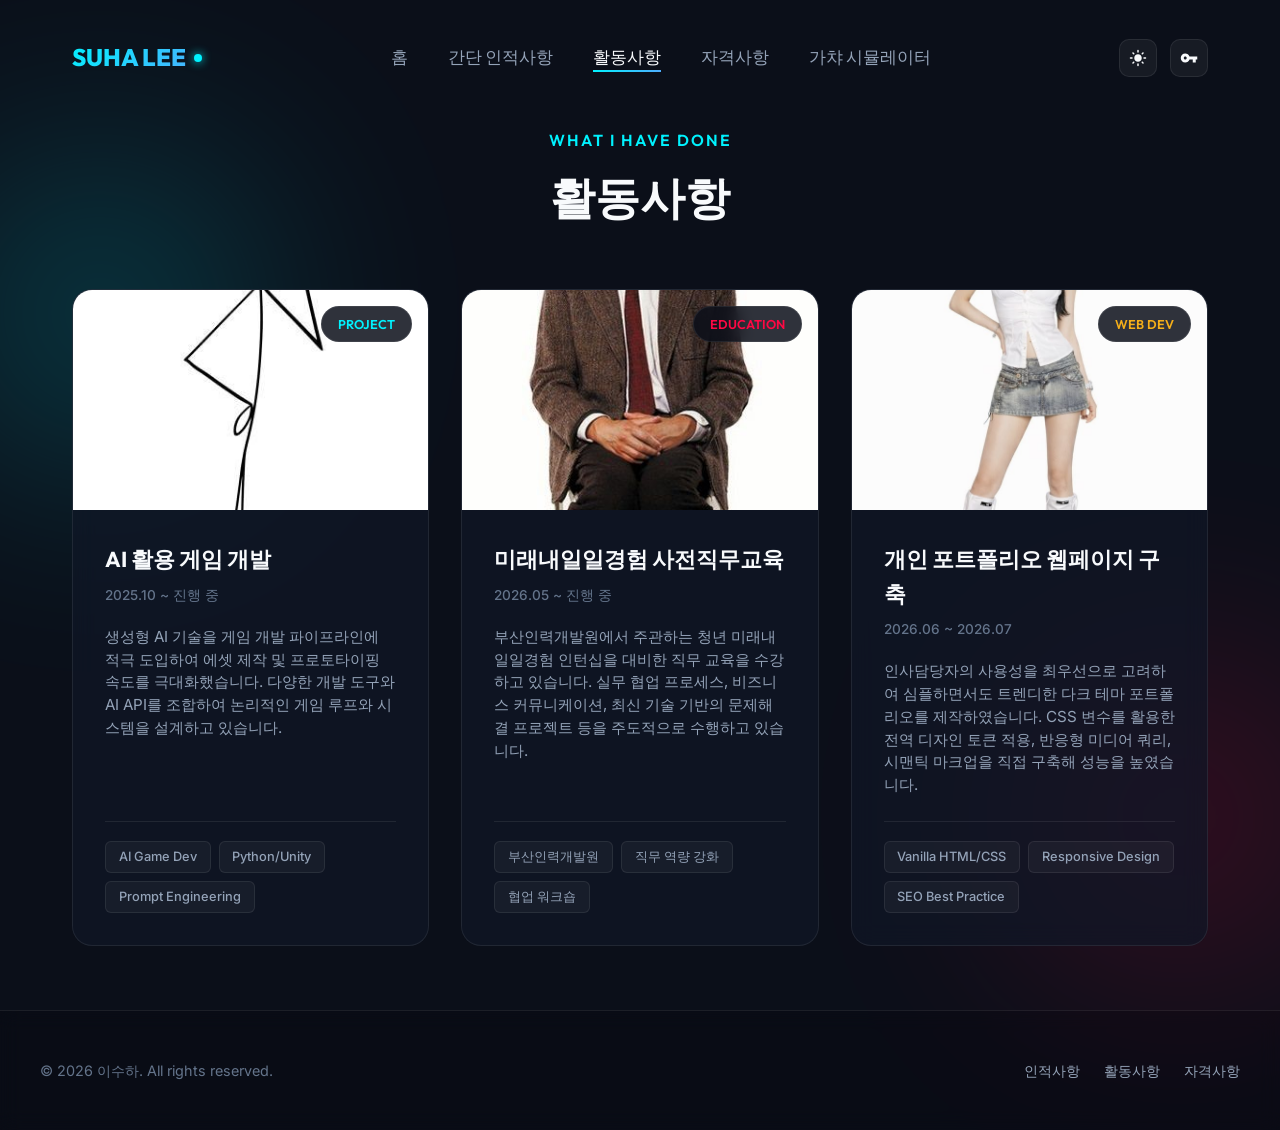
==== activities.html @ 53ee34fb "Add files via upload" ====
<!DOCTYPE html>
<html lang="ko">
<head>
    <meta charset="UTF-8">
    <meta name="viewport" content="width=device-width, initial-scale=1.0">
    <title>활동사항 | 이수하 포트폴리오</title>
    <meta name="description" content="이수하의 게임 개발 프로젝트, 부산인력개발원 교육 훈련 과정, 웹 구축 경험 등의 활동 사항을 소개합니다.">
    <link rel="stylesheet" href="style.css">
</head>
<body>
    <!-- Admin Mode Banner -->
    <div id="adminBanner" class="admin-banner">
        <span>🔒 관리자 모드가 활성화되어 있습니다.</span>
        <button id="adminBgPanelToggleBtn" class="admin-btn">배경 설정</button>
        <button id="adminLogoutBtn">로그아웃</button>
    </div>

    <!-- Floating Admin Background Panel -->
    <div id="adminBgPanel" class="admin-bg-panel">
        <h4>🎨 배경화면 설정</h4>
        
        <div class="panel-section">
            <h5>1. 이미지 업로드</h5>
            <button id="adminBgUploadBtn" class="admin-btn" style="width: 100%; margin-bottom: 0.5rem;">이미지 선택</button>
            <input type="file" id="adminBgInput" accept="image/*" style="display: none;">
        </div>
        
        <div class="panel-section">
            <h5>2. 단색 설정 (RGB)</h5>
            <div class="rgb-control">
                <label>R: <span id="rVal">11</span></label>
                <input type="range" id="rRange" min="0" max="255" value="11">
            </div>
            <div class="rgb-control">
                <label>G: <span id="gVal">15</span></label>
                <input type="range" id="gRange" min="0" max="255" value="15">
            </div>
            <div class="rgb-control">
                <label>B: <span id="bVal">25</span></label>
                <input type="range" id="bRange" min="0" max="255" value="25">
            </div>
            <div class="color-preview-row">
                <input type="color" id="colorPicker" value="#0b0f19">
                <span style="font-size:0.8rem; color:var(--text-secondary);">색상 선택기</span>
            </div>
        </div>
        
        <button id="adminBgResetBtn" class="admin-btn reset-btn" style="width: 100%; margin-top: 1rem; display: none;">설정 초기화</button>
    </div>

    <!-- Header/Nav -->
    <header>
        <div class="nav-container">
            <a href="index.html" class="logo">
                SUHA LEE <span class="logo-dot"></span>
            </a>
            <button class="menu-toggle" id="menuToggle" aria-label="메뉴 열기">
                <span></span>
                <span></span>
                <span></span>
            </button>
            <nav id="mainNav">
                <ul>
                    <li><a href="index.html">홈</a></li>
                    <li><a href="profile.html">간단 인적사항</a></li>
                    <li><a href="activities.html" class="active">활동사항</a></li>
                    <li><a href="certifications.html">자격사항</a></li>
                    <li><a href="gacha.html">가챠 시뮬레이터</a></li>
                </ul>
            </nav>
            <div class="nav-controls">
                <button id="themeToggleBtn" class="theme-toggle-btn" aria-label="테마 변경">
                    <svg class="sun-icon" viewBox="0 0 24 24">
                        <path d="M12 7c-2.76 0-5 2.24-5 5s2.24 5 5 5 5-2.24 5-5-2.24-5-5-5zM2 13h2c.55 0 1-.45 1-1s-.45-1-1-1H2c-.55 0-1 .45-1 1s.45 1 1 1zm18 0h2c.55 0 1-.45 1-1s-.45-1-1-1h-2c-.55 0-1 .45-1 1s.45 1 1 1zM11 2v2c0 .55.45 1 1 1s1-.45 1-1V2c0-.55-.45-1-1-1s-1 .45-1 1zm0 18v2c0 .55.45 1 1 1s1-.45 1-1v-2c0-.55-.45-1-1-1s-1 .45-1 1zM5.99 4.58c-.39-.39-1.03-.39-1.41 0s-.39 1.03 0 1.41l1.06 1.06c.39.39 1.03.39 1.41 0s.39-1.03 0-1.41L5.99 4.58zm12.37 12.37c-.39-.39-1.03-.39-1.41 0s-.39 1.03 0 1.41l1.06 1.06c.39.39 1.03.39 1.41 0s.39-1.03 0-1.41l-1.06-1.06zm1.06-12.37c-.39-.39-1.03-.39-1.41 0l-1.06 1.06c-.39.39-.39 1.03 0 1.41s1.03.39 1.41 0l1.06-1.06c.39-.39.39-1.03 0-1.41zm-12.37 12.37c-.39-.39-1.03-.39-1.41 0l-1.06 1.06c-.39.39-.39 1.03 0 1.41s1.03.39 1.41 0l1.06-1.06c.39-.39.39-1.03 0-1.41z"/>
                    </svg>
                    <svg class="moon-icon" viewBox="0 0 24 24">
                        <path d="M12.3 22c5.07 0 9.2-3.79 9.7-8.68.13-1.27-1.12-2.19-2.22-1.57C17.7 12.98 15.42 13 14 13c-5.52 0-10-4.48-10-10 0-1.42.02-3.7.75-5.78.62-1.1-.3-2.35-1.57-2.22C3.79 3.8 2 7.93 2 13c0 5.52 4.48 10 10 10z"/>
                    </svg>
                </button>
                <button id="adminLoginBtn" class="admin-login-btn" aria-label="관리자 로그인">
                    <svg viewBox="0 0 24 24">
                        <path d="M12.65 10C11.83 7.67 9.61 6 7 6c-3.31 0-6 2.69-6 6s2.69 6 6 6c2.61 0 4.83-1.67 5.65-4H17v4h4v-4h2v-4H12.65zM7 14c-1.1 0-2-.9-2-2s.9-2 2-2 2 .9 2 2-.9 2-2 2z"/>
                    </svg>
                </button>
            </div>
        </div>
    </header>

    <!-- Main Content -->
    <main class="container">
        <div class="section-title-area fade-in-up">
            <span class="section-subtitle">What I Have Done</span>
            <h2 class="section-title">활동사항</h2>
        </div>

        <div class="activities-grid">
            <!-- Activity 1: AI Game Dev -->
            <article class="activity-card fade-in-up delay-1">
                <div class="activity-image-wrapper">
                    <img src="img/img1.jpg" alt="AI를 활용한 게임 개발 프로젝트 이미지">
                    <span class="activity-badge">PROJECT</span>
                </div>
                <div class="activity-body">
                    <h3 class="activity-card-title">AI 활용 게임 개발</h3>
                    <span class="activity-period">2025.10 ~ 진행 중</span>
                    <p class="activity-desc">
                        생성형 AI 기술을 게임 개발 파이프라인에 적극 도입하여 에셋 제작 및 프로토타이핑 속도를 극대화했습니다. 다양한 개발 도구와 AI API를 조합하여 논리적인 게임 루프와 시스템을 설계하고 있습니다.
                    </p>
                    <div class="activity-tags">
                        <span class="activity-tag">AI Game Dev</span>
                        <span class="activity-tag">Python/Unity</span>
                        <span class="activity-tag">Prompt Engineering</span>
                    </div>
                </div>
            </article>

            <!-- Activity 2: Future Tomorrow Training -->
            <article class="activity-card alternate fade-in-up delay-2">
                <div class="activity-image-wrapper">
                    <img src="img/img3.jpg" alt="미래내일일경험 사전직무교육 훈련 이미지">
                    <span class="activity-badge">EDUCATION</span>
                </div>
                <div class="activity-body">
                    <h3 class="activity-card-title">미래내일일경험 사전직무교육</h3>
                    <span class="activity-period">2026.05 ~ 진행 중</span>
                    <p class="activity-desc">
                        부산인력개발원에서 주관하는 청년 미래내일일경험 인턴십을 대비한 직무 교육을 수강하고 있습니다. 실무 협업 프로세스, 비즈니스 커뮤니케이션, 최신 기술 기반의 문제해결 프로젝트 등을 주도적으로 수행하고 있습니다.
                    </p>
                    <div class="activity-tags">
                        <span class="activity-tag">부산인력개발원</span>
                        <span class="activity-tag">직무 역량 강화</span>
                        <span class="activity-tag">협업 워크숍</span>
                    </div>
                </div>
            </article>

            <!-- Activity 3: Personal Web Portfolio -->
            <article class="activity-card accent fade-in-up delay-3">
                <div class="activity-image-wrapper">
                    <img src="img/img2.jpg" alt="개인 포트폴리오 웹페이지 구축 이미지">
                    <span class="activity-badge">WEB DEV</span>
                </div>
                <div class="activity-body">
                    <h3 class="activity-card-title">개인 포트폴리오 웹페이지 구축</h3>
                    <span class="activity-period">2026.06 ~ 2026.07</span>
                    <p class="activity-desc">
                        인사담당자의 사용성을 최우선으로 고려하여 심플하면서도 트렌디한 다크 테마 포트폴리오를 제작하였습니다. CSS 변수를 활용한 전역 디자인 토큰 적용, 반응형 미디어 쿼리, 시맨틱 마크업을 직접 구축해 성능을 높였습니다.
                    </p>
                    <div class="activity-tags">
                        <span class="activity-tag">Vanilla HTML/CSS</span>
                        <span class="activity-tag">Responsive Design</span>
                        <span class="activity-tag">SEO Best Practice</span>
                    </div>
                </div>
            </article>
        </div>
    </main>

    <!-- Footer -->
    <footer>
        <div class="footer-content">
            <p class="footer-copy">© 2026 이수하. All rights reserved.</p>
            <div class="footer-links">
                <a href="profile.html">인적사항</a>
                <a href="activities.html">활동사항</a>
                <a href="certifications.html">자격사항</a>
            </div>
        </div>
    <!-- Admin Login Modal -->
    <div id="adminModal" class="modal-overlay">
        <div class="modal-content">
            <button class="modal-close" id="closeModal" aria-label="닫기">&times;</button>
            <div class="modal-header">
                <div class="modal-icon">
                    <svg viewBox="0 0 24 24">
                        <path d="M12.65 10C11.83 7.67 9.61 6 7 6c-3.31 0-6 2.69-6 6s2.69 6 6 6c2.61 0 4.83-1.67 5.65-4H17v4h4v-4h2v-4H12.65zM7 14c-1.1 0-2-.9-2-2s.9-2 2-2 2 .9 2 2-.9 2-2 2z"/>
                    </svg>
                </div>
                <h3>관리자 로그인</h3>
                <p>관리자 모드 활성화를 위해 비밀번호를 입력해주세요.</p>
            </div>
            <form id="adminLoginForm">
                <div class="form-group">
                    <label for="adminPassword">비밀번호</label>
                    <input type="password" id="adminPassword" placeholder="비밀번호를 입력하세요 (데모: admin123)" required>
                </div>
                <div id="loginError" class="login-error-msg">비밀번호가 올바르지 않습니다.</div>
                <button type="submit" class="btn btn-primary w-100">로그인</button>
            </form>
            <div id="loginSuccess" class="login-success-msg">
                <div class="success-icon">✓</div>
                <h4>로그인 성공!</h4>
                <p>관리자 세션이 활성화되었습니다.</p>
            </div>
        </div>
    </div>

    <script src="script.js"></script>
</body>
</html>
---- style.css ----
@import url('https://fonts.googleapis.com/css2?family=Inter:wght@300;400;500;600;700&family=Outfit:wght@300;400;500;600;700;800&display=swap');

:root {
    --bg-color: #0b0f19;
    --card-bg: rgba(17, 24, 39, 0.7);
    --card-border: rgba(255, 255, 255, 0.08);
    --primary-gradient: linear-gradient(135deg, #00f2fe 0%, #4facfe 100%);
    --secondary-gradient: linear-gradient(135deg, #ff0844 0%, #ffb199 100%);
    --accent-gradient: linear-gradient(135deg, #f12711 0%, #f5af19 100%);
    --text-primary: #f8fafc;
    --text-secondary: #94a3b8;
    --text-muted: #64748b;
    --cyan-glow: rgba(0, 242, 254, 0.15);
    --pink-glow: rgba(255, 8, 68, 0.15);
    --transition: all 0.3s cubic-bezier(0.4, 0, 0.2, 1);
    --font-heading: 'Outfit', 'Inter', sans-serif;
    --font-body: 'Inter', sans-serif;
}

* {
    margin: 0;
    padding: 0;
    box-sizing: border-box;
}

body {
    background-color: var(--bg-color);
    color: var(--text-primary);
    font-family: var(--font-body);
    line-height: 1.6;
    overflow-x: hidden;
    position: relative;
}

/* Background Glowing Orbs */
body::before, body::after {
    content: '';
    position: absolute;
    width: 400px;
    height: 400px;
    border-radius: 50%;
    filter: blur(120px);
    z-index: -1;
    pointer-events: none;
    opacity: 0.4;
}

body::before {
    background: radial-gradient(circle, #00f2fe 0%, transparent 70%);
    top: 10%;
    left: -100px;
}

body::after {
    background: radial-gradient(circle, #ff0844 0%, transparent 70%);
    bottom: 10%;
    right: -100px;
}

/* Navigation */
header {
    position: fixed;
    top: 0;
    left: 0;
    width: 100%;
    z-index: 100;
    background: transparent;
    border-bottom: 1px solid transparent;
    transition: var(--transition);
}

header.scrolled {
    background: rgba(0, 0, 0, 0.2);
    backdrop-filter: blur(12px);
    -webkit-backdrop-filter: blur(12px);
    border-bottom: 1px solid var(--card-border);
}

.nav-container {
    max-width: 1200px;
    margin: 0 auto;
    display: flex;
    justify-content: space-between;
    align-items: center;
    padding: 1.2rem 2rem;
}

.logo {
    font-family: var(--font-heading);
    font-weight: 800;
    font-size: 1.5rem;
    text-decoration: none;
    background: var(--primary-gradient);
    -webkit-background-clip: text;
    -webkit-text-fill-color: transparent;
    display: flex;
    align-items: center;
    gap: 0.5rem;
}

.logo-dot {
    width: 8px;
    height: 8px;
    background: #00f2fe;
    border-radius: 50%;
    box-shadow: 0 0 10px #00f2fe;
}

nav ul {
    display: flex;
    list-style: none;
    gap: 2.5rem;
}

nav a {
    text-decoration: none;
    color: var(--text-secondary);
    font-family: var(--font-heading);
    font-weight: 500;
    font-size: 1.05rem;
    transition: var(--transition);
    position: relative;
    padding: 0.3rem 0;
}

nav a:hover, nav a.active {
    color: var(--text-primary);
}

nav a::after {
    content: '';
    position: absolute;
    bottom: 0;
    left: 0;
    width: 0;
    height: 2px;
    background: var(--primary-gradient);
    transition: var(--transition);
}

nav a:hover::after, nav a.active::after {
    width: 100%;
}

/* Mobile Menu Button */
.menu-toggle {
    display: none;
    flex-direction: column;
    gap: 5px;
    background: none;
    border: none;
    cursor: pointer;
    z-index: 101;
}

.menu-toggle span {
    width: 25px;
    height: 3px;
    background-color: var(--text-primary);
    border-radius: 2px;
    transition: var(--transition);
}

/* Container */
.container {
    max-width: 1200px;
    margin: 0 auto;
    padding: 8rem 2rem 4rem 2rem;
    min-height: calc(100vh - 80px);
}

/* Hero Section */
.hero {
    display: flex;
    align-items: center;
    justify-content: space-between;
    gap: 4rem;
    margin-top: 2rem;
}

.hero-content {
    flex: 1.2;
}

.hero-subtitle {
    font-family: var(--font-heading);
    font-weight: 600;
    font-size: 1.2rem;
    color: #00f2fe;
    text-transform: uppercase;
    letter-spacing: 2px;
    margin-bottom: 1rem;
    display: inline-block;
}

.hero-title {
    font-family: var(--font-heading);
    font-size: 3.5rem;
    font-weight: 800;
    line-height: 1.2;
    margin-bottom: 1.5rem;
}

.hero-title span {
    background: var(--primary-gradient);
    -webkit-background-clip: text;
    -webkit-text-fill-color: transparent;
}

.hero-desc {
    color: var(--text-secondary);
    font-size: 1.15rem;
    margin-bottom: 2.5rem;
    max-width: 600px;
}

.hero-buttons {
    display: flex;
    gap: 1.5rem;
}

.btn {
    display: inline-block;
    padding: 0.8rem 2rem;
    border-radius: 8px;
    font-family: var(--font-heading);
    font-weight: 600;
    text-decoration: none;
    transition: var(--transition);
    cursor: pointer;
}

.btn-primary {
    background: var(--primary-gradient);
    color: #0b0f19;
    box-shadow: 0 4px 20px rgba(0, 242, 254, 0.3);
}

.btn-primary:hover {
    transform: translateY(-2px);
    box-shadow: 0 6px 25px rgba(0, 242, 254, 0.5);
}

.btn-secondary {
    background: transparent;
    color: var(--text-primary);
    border: 1px solid var(--card-border);
}

.btn-secondary:hover {
    background: rgba(255, 255, 255, 0.05);
    border-color: var(--text-secondary);
    transform: translateY(-2px);
}

.hero-image-wrapper {
    flex: 0.8;
    display: flex;
    justify-content: center;
    position: relative;
}

.hero-glow-card {
    position: relative;
    width: 320px;
    height: 320px;
    border-radius: 24px;
    padding: 1.5rem;
    background: var(--card-bg);
    border: 1px solid var(--card-border);
    backdrop-filter: blur(12px);
    box-shadow: 0 20px 40px rgba(0, 0, 0, 0.3);
    display: flex;
    flex-direction: column;
    justify-content: center;
    align-items: center;
    text-align: center;
    transition: var(--transition);
}

.hero-glow-card:hover {
    transform: translateY(-8px) rotate(1deg);
    border-color: rgba(0, 242, 254, 0.3);
    box-shadow: 0 25px 50px rgba(0, 242, 254, 0.15);
}

.hero-icon-container {
    width: 80px;
    height: 80px;
    border-radius: 20px;
    background: rgba(0, 242, 254, 0.1);
    border: 1px solid rgba(0, 242, 254, 0.2);
    display: flex;
    align-items: center;
    justify-content: center;
    margin-bottom: 1.5rem;
}

.hero-icon-container svg {
    width: 40px;
    height: 40px;
    fill: #00f2fe;
}

/* Home Page Info Grid */
.home-info-grid {
    display: grid;
    grid-template-columns: repeat(3, 1fr);
    gap: 2rem;
    margin-top: 6rem;
}

.info-card {
    background: var(--card-bg);
    border: 1px solid var(--card-border);
    padding: 2.5rem 2rem;
    border-radius: 16px;
    backdrop-filter: blur(12px);
    transition: var(--transition);
    text-decoration: none;
    color: inherit;
    position: relative;
    overflow: hidden;
}

.info-card::before {
    content: '';
    position: absolute;
    top: 0;
    left: 0;
    width: 4px;
    height: 100%;
    background: var(--primary-gradient);
    opacity: 0;
    transition: var(--transition);
}

.info-card:hover {
    transform: translateY(-5px);
    border-color: rgba(255, 255, 255, 0.15);
    box-shadow: 0 15px 30px rgba(0, 0, 0, 0.2);
}

.info-card:hover::before {
    opacity: 1;
}

.info-card.alternate::before {
    background: var(--secondary-gradient);
}

.info-card.alternate-accent::before {
    background: var(--accent-gradient);
}

.info-card-icon {
    width: 50px;
    height: 50px;
    border-radius: 12px;
    background: rgba(255, 255, 255, 0.05);
    display: flex;
    align-items: center;
    justify-content: center;
    margin-bottom: 1.5rem;
    transition: var(--transition);
}

.info-card:hover .info-card-icon {
    background: var(--primary-gradient);
}

.info-card.alternate:hover .info-card-icon {
    background: var(--secondary-gradient);
}

.info-card.alternate-accent:hover .info-card-icon {
    background: var(--accent-gradient);
}

.info-card:hover .info-card-icon svg {
    fill: #0b0f19;
}

.info-card-icon svg {
    width: 24px;
    height: 24px;
    fill: #f8fafc;
    transition: var(--transition);
}

.info-card-title {
    font-family: var(--font-heading);
    font-size: 1.4rem;
    font-weight: 700;
    margin-bottom: 0.8rem;
}

.info-card-desc {
    color: var(--text-secondary);
    font-size: 0.95rem;
}

.info-card-arrow {
    display: flex;
    align-items: center;
    gap: 0.5rem;
    margin-top: 1.5rem;
    font-family: var(--font-heading);
    font-weight: 600;
    font-size: 0.9rem;
    color: #00f2fe;
    opacity: 0.8;
    transition: var(--transition);
}

.info-card.alternate .info-card-arrow {
    color: #ff0844;
}

.info-card.alternate-accent .info-card-arrow {
    color: #f5af19;
}

.info-card:hover .info-card-arrow {
    gap: 0.8rem;
    opacity: 1;
}

/* Page Section Layout */
.section-title-area {
    margin-bottom: 3.5rem;
    text-align: center;
}

.section-subtitle {
    color: #00f2fe;
    font-family: var(--font-heading);
    font-weight: 600;
    font-size: 1rem;
    letter-spacing: 2px;
    text-transform: uppercase;
    margin-bottom: 0.5rem;
    display: inline-block;
}

.section-title {
    font-family: var(--font-heading);
    font-size: 2.8rem;
    font-weight: 800;
}

/* Profile Page Layout */
.profile-grid {
    display: grid;
    grid-template-columns: 1fr 1.6fr;
    gap: 3rem;
    align-items: start;
}

.profile-card-left {
    background: var(--card-bg);
    border: 1px solid var(--card-border);
    border-radius: 20px;
    padding: 3rem 2rem;
    text-align: center;
    backdrop-filter: blur(12px);
    box-shadow: 0 15px 35px rgba(0, 0, 0, 0.2);
}

.profile-image-container {
    width: 180px;
    height: 180px;
    border-radius: 50%;
    margin: 0 auto 2rem auto;
    position: relative;
    padding: 5px;
    background: var(--primary-gradient);
    box-shadow: 0 10px 25px rgba(0, 242, 254, 0.3);
}

.profile-image-container img {
    width: 100%;
    height: 100%;
    border-radius: 50%;
    object-fit: cover;
    background-color: #0b0f19;
    border: 3px solid #0b0f19;
}

.profile-name {
    font-family: var(--font-heading);
    font-size: 1.8rem;
    font-weight: 800;
    margin-bottom: 0.3rem;
}

.profile-role {
    font-family: var(--font-heading);
    color: #00f2fe;
    font-weight: 600;
    font-size: 1rem;
    letter-spacing: 1px;
    margin-bottom: 1.5rem;
}

.profile-meta-list {
    list-style: none;
    text-align: left;
    margin-top: 2rem;
    border-top: 1px solid var(--card-border);
    padding-top: 1.5rem;
}

.profile-meta-item {
    display: flex;
    align-items: center;
    gap: 1rem;
    margin-bottom: 1.2rem;
    color: var(--text-secondary);
}

.profile-meta-item svg {
    width: 18px;
    height: 18px;
    fill: #00f2fe;
}

.profile-meta-item strong {
    color: var(--text-primary);
    font-weight: 600;
}

.profile-details-right {
    display: flex;
    flex-direction: column;
    gap: 2.5rem;
}

.profile-section-card {
    background: var(--card-bg);
    border: 1px solid var(--card-border);
    border-radius: 20px;
    padding: 2.5rem;
    backdrop-filter: blur(12px);
}

.profile-card-title {
    font-family: var(--font-heading);
    font-size: 1.5rem;
    font-weight: 700;
    margin-bottom: 1.5rem;
    display: flex;
    align-items: center;
    gap: 0.8rem;
    border-bottom: 1px solid var(--card-border);
    padding-bottom: 0.8rem;
}

.profile-card-title svg {
    width: 24px;
    height: 24px;
    fill: #00f2fe;
}

.profile-intro-text {
    font-size: 1.1rem;
    color: var(--text-secondary);
    margin-bottom: 1rem;
}

.highlight-box {
    background: rgba(0, 242, 254, 0.05);
    border-left: 4px solid #00f2fe;
    padding: 1.2rem;
    border-radius: 0 12px 12px 0;
    margin-top: 1.5rem;
}

.highlight-box-title {
    font-family: var(--font-heading);
    font-weight: 700;
    color: #f8fafc;
    margin-bottom: 0.3rem;
}

.highlight-box-desc {
    font-size: 0.95rem;
    color: var(--text-secondary);
}

/* Strengths / Weaknesses Styles */
.sw-grid {
    display: grid;
    grid-template-columns: 1fr 1fr;
    gap: 1.5rem;
}

.sw-card {
    padding: 1.5rem;
    border-radius: 12px;
    background: rgba(255, 255, 255, 0.02);
    border: 1px solid rgba(255, 255, 255, 0.05);
}

.sw-card.strength {
    border-left: 4px solid #00f2fe;
}

.sw-card.weakness {
    border-left: 4px solid #ff0844;
}

.sw-card h4 {
    font-family: var(--font-heading);
    font-size: 1.1rem;
    font-weight: 700;
    margin-bottom: 0.8rem;
    display: flex;
    align-items: center;
    gap: 0.5rem;
}

.sw-card.strength h4 {
    color: #00f2fe;
}

.sw-card.weakness h4 {
    color: #ff0844;
}

.sw-card p {
    font-size: 0.95rem;
    color: var(--text-secondary);
}

/* Hobbies/Interests list */
.interests-tags {
    display: flex;
    flex-wrap: wrap;
    gap: 1rem;
}

.interest-tag {
    background: rgba(255, 255, 255, 0.05);
    border: 1px solid var(--card-border);
    padding: 0.6rem 1.2rem;
    border-radius: 30px;
    font-family: var(--font-heading);
    font-weight: 500;
    font-size: 0.95rem;
    display: flex;
    align-items: center;
    gap: 0.6rem;
    transition: var(--transition);
}

.interest-tag:hover {
    background: var(--primary-gradient);
    color: #0b0f19;
    border-color: transparent;
    transform: translateY(-2px);
}

.interest-tag svg {
    width: 18px;
    height: 18px;
    fill: currentColor;
}

/* Activities Page Layout */
.activities-grid {
    display: grid;
    grid-template-columns: repeat(3, 1fr);
    gap: 2rem;
}

.activity-card {
    background: var(--card-bg);
    border: 1px solid var(--card-border);
    border-radius: 20px;
    overflow: hidden;
    backdrop-filter: blur(12px);
    transition: var(--transition);
    display: flex;
    flex-direction: column;
}

.activity-card:hover {
    transform: translateY(-8px);
    border-color: rgba(0, 242, 254, 0.2);
    box-shadow: 0 20px 40px rgba(0, 0, 0, 0.3);
}

.activity-image-wrapper {
    height: 220px;
    overflow: hidden;
    position: relative;
    background: #0f172a;
}

.activity-image-wrapper img {
    width: 100%;
    height: 100%;
    object-fit: cover;
    transition: var(--transition);
}

.activity-card:hover .activity-image-wrapper img {
    transform: scale(1.05);
}

.activity-badge {
    position: absolute;
    top: 1rem;
    right: 1rem;
    background: rgba(11, 15, 25, 0.85);
    backdrop-filter: blur(8px);
    border: 1px solid var(--card-border);
    color: #00f2fe;
    padding: 0.4rem 1rem;
    border-radius: 30px;
    font-family: var(--font-heading);
    font-size: 0.8rem;
    font-weight: 600;
}

.activity-card.alternate .activity-badge {
    color: #ff0844;
}

.activity-card.accent .activity-badge {
    color: #f5af19;
}

.activity-body {
    padding: 2rem;
    flex-grow: 1;
    display: flex;
    flex-direction: column;
}

.activity-card-title {
    font-family: var(--font-heading);
    font-size: 1.35rem;
    font-weight: 700;
    margin-bottom: 0.5rem;
}

.activity-period {
    color: var(--text-muted);
    font-size: 0.85rem;
    font-weight: 500;
    margin-bottom: 1.2rem;
}

.activity-desc {
    color: var(--text-secondary);
    font-size: 0.95rem;
    margin-bottom: 1.5rem;
    line-height: 1.5;
    flex-grow: 1;
}

.activity-tags {
    display: flex;
    flex-wrap: wrap;
    gap: 0.5rem;
    border-top: 1px solid var(--card-border);
    padding-top: 1.2rem;
}

.activity-tag {
    background: rgba(255, 255, 255, 0.04);
    border: 1px solid var(--card-border);
    color: var(--text-secondary);
    padding: 0.3rem 0.8rem;
    border-radius: 6px;
    font-size: 0.8rem;
    font-weight: 500;
}

/* Certifications Page Layout */
.cert-grid {
    display: grid;
    grid-template-columns: 1fr 1fr;
    gap: 2.5rem;
}

.cert-section {
    background: var(--card-bg);
    border: 1px solid var(--card-border);
    border-radius: 20px;
    padding: 2.5rem;
    backdrop-filter: blur(12px);
}

.cert-section-title {
    font-family: var(--font-heading);
    font-size: 1.5rem;
    font-weight: 700;
    margin-bottom: 2rem;
    display: flex;
    align-items: center;
    gap: 0.8rem;
    border-bottom: 1px solid var(--card-border);
    padding-bottom: 0.8rem;
}

.cert-section-title svg {
    width: 24px;
    height: 24px;
    fill: #00f2fe;
}

.cert-list {
    display: flex;
    flex-direction: column;
    gap: 1.5rem;
}

.cert-item {
    background: rgba(255, 255, 255, 0.02);
    border: 1px solid var(--card-border);
    border-radius: 12px;
    padding: 1.5rem;
    display: flex;
    align-items: center;
    justify-content: space-between;
    transition: var(--transition);
}

.cert-item:hover {
    border-color: rgba(0, 242, 254, 0.2);
    transform: translateX(5px);
    background: rgba(255, 255, 255, 0.04);
}

.cert-item-details {
    display: flex;
    flex-direction: column;
}

.cert-item-title {
    font-family: var(--font-heading);
    font-weight: 700;
    font-size: 1.1rem;
    color: var(--text-primary);
    margin-bottom: 0.2rem;
}

.cert-item-issuer {
    font-size: 0.9rem;
    color: var(--text-secondary);
}

.cert-status-badge {
    background: rgba(0, 242, 254, 0.1);
    color: #00f2fe;
    border: 1px solid rgba(0, 242, 254, 0.2);
    padding: 0.3rem 0.8rem;
    border-radius: 6px;
    font-size: 0.8rem;
    font-weight: 600;
}

.cert-status-badge.complete {
    background: rgba(16, 185, 129, 0.1);
    color: #10b981;
    border: 1px solid rgba(16, 185, 129, 0.2);
}

.education-timeline {
    position: relative;
    border-left: 2px solid var(--card-border);
    padding-left: 2rem;
    margin-left: 0.5rem;
}

.edu-item {
    position: relative;
    margin-bottom: 2.5rem;
}

.edu-item:last-child {
    margin-bottom: 0;
}

.edu-marker {
    position: absolute;
    left: calc(-2rem - 6px);
    top: 6px;
    width: 10px;
    height: 10px;
    border-radius: 50%;
    background: #00f2fe;
    box-shadow: 0 0 8px #00f2fe;
}

.edu-item:nth-child(even) .edu-marker {
    background: #ff0844;
    box-shadow: 0 0 8px #ff0844;
}

.edu-period {
    font-family: var(--font-heading);
    font-size: 0.85rem;
    font-weight: 600;
    color: #00f2fe;
    margin-bottom: 0.4rem;
}

.edu-item:nth-child(even) .edu-period {
    color: #ff0844;
}

.edu-title {
    font-family: var(--font-heading);
    font-size: 1.15rem;
    font-weight: 700;
    margin-bottom: 0.3rem;
}

.edu-desc {
    color: var(--text-secondary);
    font-size: 0.95rem;
}

/* Footer */
footer {
    border-top: 1px solid var(--card-border);
    background: rgba(0, 0, 0, 0.15);
    backdrop-filter: blur(10px);
    -webkit-backdrop-filter: blur(10px);
    padding: 3rem 2rem;
    text-align: center;
}

.footer-content {
    max-width: 1200px;
    margin: 0 auto;
    display: flex;
    justify-content: space-between;
    align-items: center;
}

.footer-copy {
    color: var(--text-muted);
    font-size: 0.9rem;
}

.footer-links {
    display: flex;
    gap: 1.5rem;
}

.footer-links a {
    color: var(--text-secondary);
    text-decoration: none;
    font-size: 0.9rem;
    transition: var(--transition);
}

.footer-links a:hover {
    color: var(--text-primary);
}

/* Responsive Styles */
@media (max-width: 992px) {
    .hero {
        flex-direction: column;
        text-align: center;
        gap: 3rem;
    }
    .hero-content {
        order: 2;
    }
    .hero-image-wrapper {
        order: 1;
    }
    .hero-desc {
        margin: 0 auto 2.5rem auto;
    }
    .hero-buttons {
        justify-content: center;
    }
    .profile-grid {
        grid-template-columns: 1fr;
    }
    .activities-grid {
        grid-template-columns: 1fr 1fr;
    }
    .cert-grid {
        grid-template-columns: 1fr;
    }
    .home-info-grid {
        grid-template-columns: 1fr;
        gap: 1.5rem;
        margin-top: 4rem;
    }
}

@media (max-width: 768px) {
    .nav-container {
        padding: 1rem 1.5rem;
    }
    .menu-toggle {
        display: flex;
    }
    nav {
        position: fixed;
        top: 60px;
        left: 0;
        width: 100%;
        height: 0;
        background: rgba(0, 0, 0, 0.55);
        backdrop-filter: blur(16px);
        -webkit-backdrop-filter: blur(16px);
        overflow: hidden;
        transition: height 0.3s cubic-bezier(0.4, 0, 0.2, 1);
        border-bottom: 0px solid var(--card-border);
    }
    nav.open {
        height: 240px;
        border-bottom: 1px solid var(--card-border);
    }
    nav ul {
        flex-direction: column;
        align-items: center;
        padding: 2rem 0;
        gap: 1.5rem;
    }
    .hero-title {
        font-size: 2.8rem;
    }
    .activities-grid {
        grid-template-columns: 1fr;
    }
    .sw-grid {
        grid-template-columns: 1fr;
    }
    .footer-content {
        flex-direction: column;
        gap: 1.5rem;
    }
}

/* Animations */
@keyframes fadeInUp {
    from {
        opacity: 0;
        transform: translateY(20px);
    }
    to {
        opacity: 1;
        transform: translateY(0);
    }
}

.fade-in-up {
    animation: fadeInUp 0.6s cubic-bezier(0.4, 0, 0.2, 1) forwards;
}

.delay-1 {
    animation-delay: 0.1s;
}
.delay-2 {
    animation-delay: 0.2s;
}
.delay-3 {
    animation-delay: 0.3s;
}

/* ==========================================
   Light Mode Theme & Styling Updates
   ========================================== */
body.light-mode {
    --bg-color: #f8fafc;
    --card-bg: rgba(255, 255, 255, 0.8);
    --card-border: rgba(15, 23, 42, 0.08);
    --text-primary: #0f172a;
    --text-secondary: #475569;
    --text-muted: #64748b;
    --cyan-glow: rgba(0, 242, 254, 0.08);
    --pink-glow: rgba(255, 8, 68, 0.08);
}

body.light-mode::before {
    background: radial-gradient(circle, rgba(0, 242, 254, 0.15) 0%, transparent 70%);
}

body.light-mode::after {
    background: radial-gradient(circle, rgba(255, 8, 68, 0.15) 0%, transparent 70%);
}

body.light-mode header.scrolled {
    background: rgba(255, 255, 255, 0.35);
}

body.light-mode nav {
    background: rgba(255, 255, 255, 0.65);
}

body.light-mode footer {
    background: rgba(255, 255, 255, 0.25);
}

body.light-mode .btn-secondary {
    color: var(--text-primary);
    border-color: var(--card-border);
}

body.light-mode .btn-secondary:hover {
    background: rgba(15, 23, 42, 0.05);
}

body.light-mode .sw-card {
    background: rgba(15, 23, 42, 0.02);
    border-color: rgba(15, 23, 42, 0.05);
}

body.light-mode .cert-item {
    background: rgba(15, 23, 42, 0.02);
}

body.light-mode .cert-item:hover {
    background: rgba(15, 23, 42, 0.04);
}

body.light-mode .edu-item:nth-child(even) .edu-marker {
    background: #ff0844;
}

body.light-mode .interest-tag {
    background: rgba(15, 23, 42, 0.03);
}

body.light-mode .interest-tag:hover {
    color: #ffffff;
}

/* ==========================================
   Navigation Controls (Theme & Admin Buttons)
   ========================================== */
.nav-controls {
    display: flex;
    align-items: center;
    gap: 0.8rem;
}

.theme-toggle-btn, .admin-login-btn {
    background: rgba(255, 255, 255, 0.05);
    border: 1px solid var(--card-border);
    width: 38px;
    height: 38px;
    border-radius: 10px;
    display: flex;
    align-items: center;
    justify-content: center;
    cursor: pointer;
    transition: var(--transition);
    color: var(--text-primary);
}

.theme-toggle-btn:hover, .admin-login-btn:hover {
    background: rgba(255, 255, 255, 0.12);
    border-color: rgba(0, 242, 254, 0.4);
    transform: translateY(-2px);
    box-shadow: 0 4px 12px rgba(0, 242, 254, 0.15);
}

body.light-mode .theme-toggle-btn, body.light-mode .admin-login-btn {
    background: rgba(15, 23, 42, 0.05);
    color: var(--text-primary);
}

body.light-mode .theme-toggle-btn:hover, body.light-mode .admin-login-btn:hover {
    background: rgba(15, 23, 42, 0.1);
    border-color: rgba(0, 242, 254, 0.4);
    box-shadow: 0 4px 12px rgba(0, 242, 254, 0.1);
}

.theme-toggle-btn svg, .admin-login-btn svg {
    width: 18px;
    height: 18px;
    fill: currentColor;
    transition: var(--transition);
}

body:not(.light-mode) .theme-toggle-btn .moon-icon {
    display: none;
}
body:not(.light-mode) .theme-toggle-btn .sun-icon {
    display: block;
}

body.light-mode .theme-toggle-btn .sun-icon {
    display: none;
}
body.light-mode .theme-toggle-btn .moon-icon {
    display: block;
}

/* ==========================================
   Admin Mode Banner & Login Modal
   ========================================== */
.admin-banner {
    display: none;
    background: var(--accent-gradient);
    color: #0b0f19;
    text-align: center;
    padding: 0.5rem 1rem;
    font-family: var(--font-heading);
    font-weight: 700;
    font-size: 0.9rem;
    position: fixed;
    top: 0;
    left: 0;
    width: 100%;
    z-index: 101;
    justify-content: center;
    align-items: center;
    gap: 1rem;
    box-shadow: 0 4px 15px rgba(245, 175, 25, 0.3);
}

.admin-banner.active {
    display: flex;
}

.admin-banner button {
    background: rgba(11, 15, 25, 0.8);
    border: none;
    color: #f8fafc;
    padding: 0.2rem 0.8rem;
    border-radius: 4px;
    font-size: 0.8rem;
    font-weight: 600;
    cursor: pointer;
    transition: var(--transition);
}

.admin-banner button:hover {
    background: #0b0f19;
    transform: scale(1.05);
}

.admin-banner button.reset-btn {
    background: rgba(239, 68, 68, 0.8);
}

.admin-banner button.reset-btn:hover {
    background: rgb(220, 38, 38);
}

body.admin-active {
    padding-top: 36px;
}
body.admin-active header {
    top: 36px;
}

@media (max-width: 768px) {
    body.admin-active header {
        top: 36px;
    }
    body.admin-active nav {
        top: 96px;
    }
}

/* Modal Overlay */
.modal-overlay {
    display: none;
    position: fixed;
    top: 0;
    left: 0;
    width: 100%;
    height: 100%;
    background: rgba(11, 15, 25, 0.85);
    backdrop-filter: blur(8px);
    z-index: 1000;
    align-items: center;
    justify-content: center;
    opacity: 0;
    transition: opacity 0.3s ease;
}

.modal-overlay.open {
    display: flex;
    opacity: 1;
}

/* Modal Content Card */
.modal-content {
    background: #111827;
    border: 1px solid var(--card-border);
    border-radius: 24px;
    padding: 3rem 2.5rem;
    width: 90%;
    max-width: 420px;
    position: relative;
    box-shadow: 0 25px 50px rgba(0, 0, 0, 0.5);
    color: var(--text-primary);
}

body.light-mode .modal-content {
    background: #ffffff;
    box-shadow: 0 25px 50px rgba(15, 23, 42, 0.12);
    border-color: rgba(15, 23, 42, 0.08);
}

.modal-close {
    position: absolute;
    top: 1.5rem;
    right: 1.5rem;
    background: none;
    border: none;
    font-size: 1.8rem;
    color: var(--text-secondary);
    cursor: pointer;
    transition: var(--transition);
}

.modal-close:hover {
    color: var(--text-primary);
}

.modal-header {
    text-align: center;
    margin-bottom: 2rem;
}

.modal-icon {
    width: 60px;
    height: 60px;
    border-radius: 50%;
    background: rgba(245, 175, 25, 0.1);
    border: 1px solid rgba(245, 175, 25, 0.2);
    display: flex;
    align-items: center;
    justify-content: center;
    margin: 0 auto 1rem auto;
}

.modal-icon svg {
    width: 30px;
    height: 30px;
    fill: #f5af19;
}

.modal-header h3 {
    font-family: var(--font-heading);
    font-size: 1.6rem;
    font-weight: 800;
    margin-bottom: 0.5rem;
}

.modal-header p {
    color: var(--text-secondary);
    font-size: 0.9rem;
}

/* Form Styling */
.form-group {
    margin-bottom: 1.5rem;
    text-align: left;
}

.form-group label {
    display: block;
    font-family: var(--font-heading);
    font-weight: 600;
    font-size: 0.9rem;
    margin-bottom: 0.5rem;
    color: var(--text-secondary);
}

.form-group input {
    width: 100%;
    padding: 0.8rem 1rem;
    border-radius: 8px;
    background: rgba(255, 255, 255, 0.05);
    border: 1px solid var(--card-border);
    color: var(--text-primary);
    font-family: var(--font-body);
    font-size: 1rem;
    transition: var(--transition);
}

body.light-mode .form-group input {
    background: rgba(15, 23, 42, 0.03);
    color: #0f172a;
}

.form-group input:focus {
    outline: none;
    border-color: #00f2fe;
    box-shadow: 0 0 10px rgba(0, 242, 254, 0.2);
}

.login-error-msg {
    display: none;
    color: #ff0844;
    font-size: 0.85rem;
    margin-bottom: 1rem;
    font-weight: 500;
}

.login-success-msg {
    display: none;
    text-align: center;
}

.login-success-msg .success-icon {
    width: 60px;
    height: 60px;
    border-radius: 50%;
    background: rgba(16, 185, 129, 0.1);
    color: #10b981;
    font-size: 1.8rem;
    display: flex;
    align-items: center;
    justify-content: center;
    margin: 0 auto 1rem auto;
    font-weight: bold;
}

.login-success-msg h4 {
    font-family: var(--font-heading);
    font-size: 1.4rem;
    font-weight: 700;
    margin-bottom: 0.5rem;
    color: #10b981;
}

.login-success-msg p {
    color: var(--text-secondary);
    font-size: 0.95rem;
}

.w-100 {
    width: 100%;
}

/* Floating Admin Background Panel */
.admin-bg-panel {
    display: none;
    position: fixed;
    top: 50px;
    right: 20px;
    width: 280px;
    background: rgba(17, 24, 39, 0.95);
    border: 1px solid rgba(255, 255, 255, 0.15);
    border-radius: 16px;
    padding: 1.5rem;
    box-shadow: 0 15px 35px rgba(0, 0, 0, 0.5);
    backdrop-filter: blur(12px);
    z-index: 150;
    font-family: var(--font-heading);
    color: var(--text-primary);
    transition: opacity 0.3s ease;
}

body.light-mode .admin-bg-panel {
    background: rgba(255, 255, 255, 0.95);
    border-color: rgba(15, 23, 42, 0.15);
    color: #0f172a;
    box-shadow: 0 15px 35px rgba(15, 23, 42, 0.15);
}

body.admin-active .admin-bg-panel.open {
    display: block;
}

.admin-bg-panel h4 {
    margin-bottom: 1rem;
    font-size: 1.1rem;
    border-bottom: 1px solid rgba(255, 255, 255, 0.1);
    padding-bottom: 0.5rem;
}

body.light-mode .admin-bg-panel h4 {
    border-bottom-color: rgba(15, 23, 42, 0.1);
}

.admin-bg-panel .panel-section {
    margin-bottom: 1.2rem;
}

.admin-bg-panel h5 {
    font-size: 0.9rem;
    color: var(--text-secondary);
    margin-bottom: 0.6rem;
}

.admin-bg-panel .rgb-control {
    display: flex;
    flex-direction: column;
    gap: 0.2rem;
    margin-bottom: 0.6rem;
}

.admin-bg-panel .rgb-control label {
    display: flex;
    justify-content: space-between;
    font-size: 0.8rem;
    color: var(--text-secondary);
}

body.light-mode .admin-bg-panel .rgb-control label {
    color: #475569;
}

.admin-bg-panel .rgb-control input[type="range"] {
    width: 100%;
    accent-color: #00f2fe;
    cursor: pointer;
}

.admin-bg-panel .color-preview-row {
    display: flex;
    align-items: center;
    gap: 0.8rem;
    margin-top: 0.5rem;
}

.admin-bg-panel .color-preview-row input[type="color"] {
    border: none;
    width: 40px;
    height: 30px;
    border-radius: 6px;
    cursor: pointer;
    background: transparent;
}

/* Profile Image Edit Badge for Admin Mode */
.profile-image-badge {
    display: none;
    position: absolute;
    bottom: 5px;
    right: 5px;
    width: 38px;
    height: 38px;
    border-radius: 50%;
    background: #00f2fe;
    border: 3px solid #0b0f19;
    align-items: center;
    justify-content: center;
    cursor: pointer;
    box-shadow: 0 4px 10px rgba(0, 242, 254, 0.4);
    transition: var(--transition);
    z-index: 10;
}

body.light-mode .profile-image-badge {
    border-color: #f8fafc;
}

.profile-image-badge svg {
    width: 18px;
    height: 18px;
    fill: #0b0f19;
}

body.admin-active .profile-image-badge {
    display: flex;
}

body.admin-active .profile-image-badge:hover {
    transform: scale(1.1);
    background: #ffffff;
    box-shadow: 0 4px 15px rgba(255, 255, 255, 0.6);
}

/* CMS In-place Editor Hover Outline in Admin Mode */
body.admin-active main [contenteditable="true"] {
    transition: outline 0.15s ease, background 0.15s ease;
}

body.admin-active main [contenteditable="true"]:hover {
    outline: 2px dashed #00f2fe;
    outline-offset: 4px;
    cursor: text;
}

body.admin-active main [contenteditable="true"]:focus {
    outline: 2px solid #00f2fe;
    outline-offset: 4px;
    background: rgba(0, 242, 254, 0.08);
}

/* Admin Editable Image Hover */
body.admin-active main img:not(.gacha-container img):not(#profileImage) {
    cursor: pointer;
    transition: var(--transition);
    position: relative;
}

body.admin-active main img:not(.gacha-container img):not(#profileImage):hover {
    filter: brightness(0.65) contrast(1.1);
    outline: 3px solid #00f2fe;
    box-shadow: 0 0 15px rgba(0, 242, 254, 0.5);
}
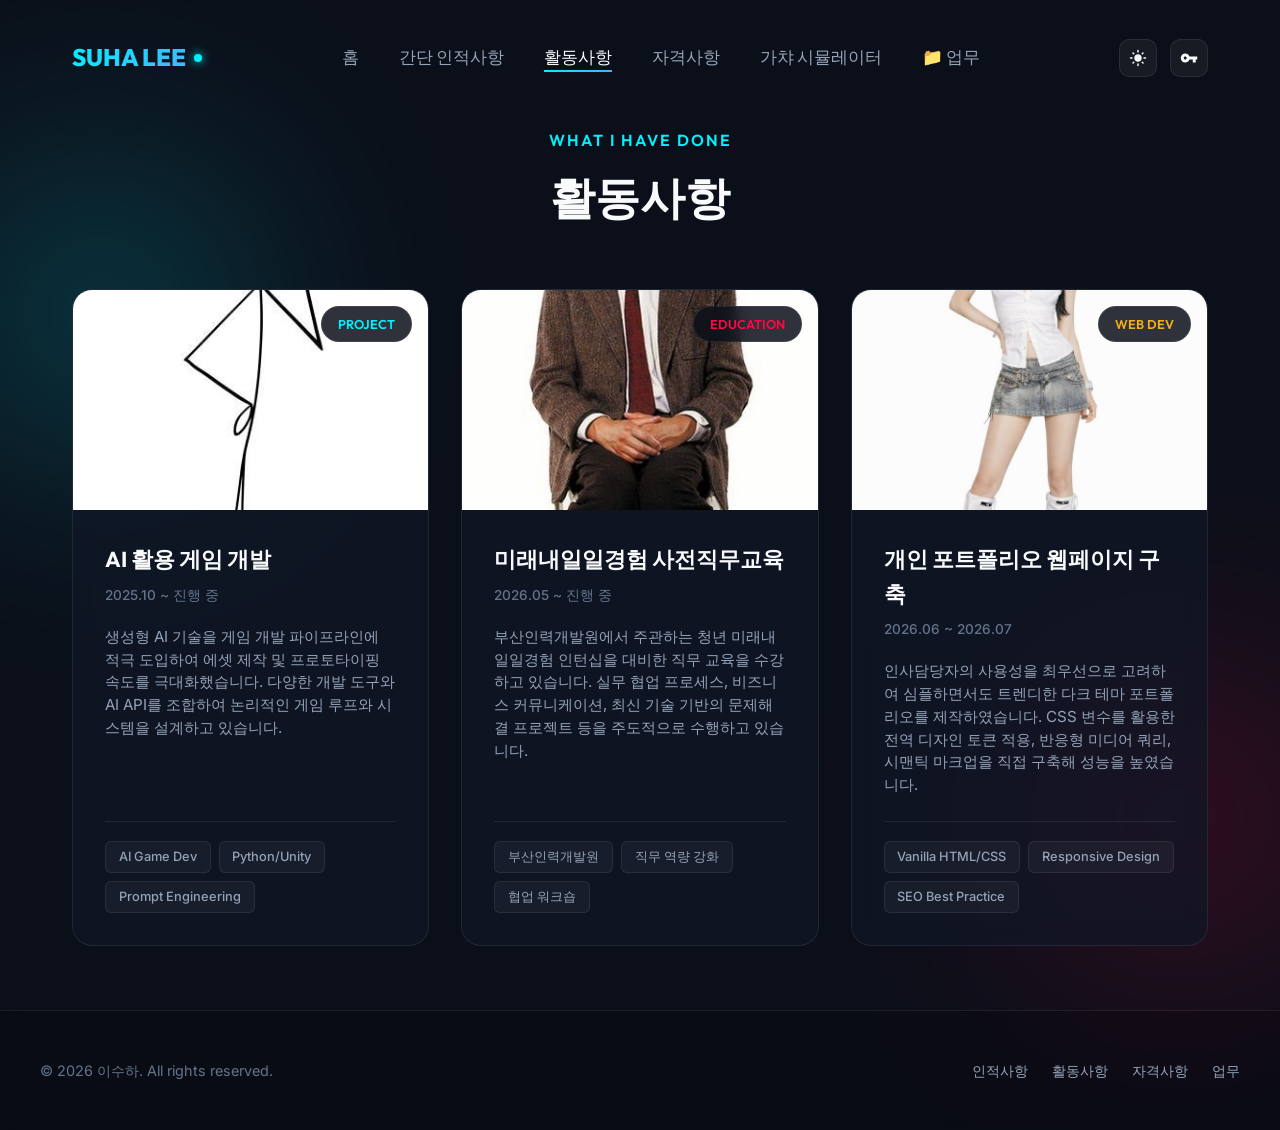
==== commit f500651c: "Add files via upload" ====
--- a/activities.html
+++ b/activities.html
@@ -66,6 +66,7 @@
                     <li><a href="activities.html" class="active">활동사항</a></li>
                     <li><a href="certifications.html">자격사항</a></li>
                     <li><a href="gacha.html">가챠 시뮬레이터</a></li>
+                    <li><a href="work.html">📁 업무</a></li>
                 </ul>
             </nav>
             <div class="nav-controls">
@@ -164,6 +165,7 @@
                 <a href="profile.html">인적사항</a>
                 <a href="activities.html">활동사항</a>
                 <a href="certifications.html">자격사항</a>
+                <a href="work.html">업무</a>
             </div>
         </div>
     <!-- Admin Login Modal -->
--- a/style.css
+++ b/style.css
@@ -1020,7 +1020,7 @@
         border-bottom: 0px solid var(--card-border);
     }
     nav.open {
-        height: 240px;
+        height: 280px;
         border-bottom: 1px solid var(--card-border);
     }
     nav ul {
